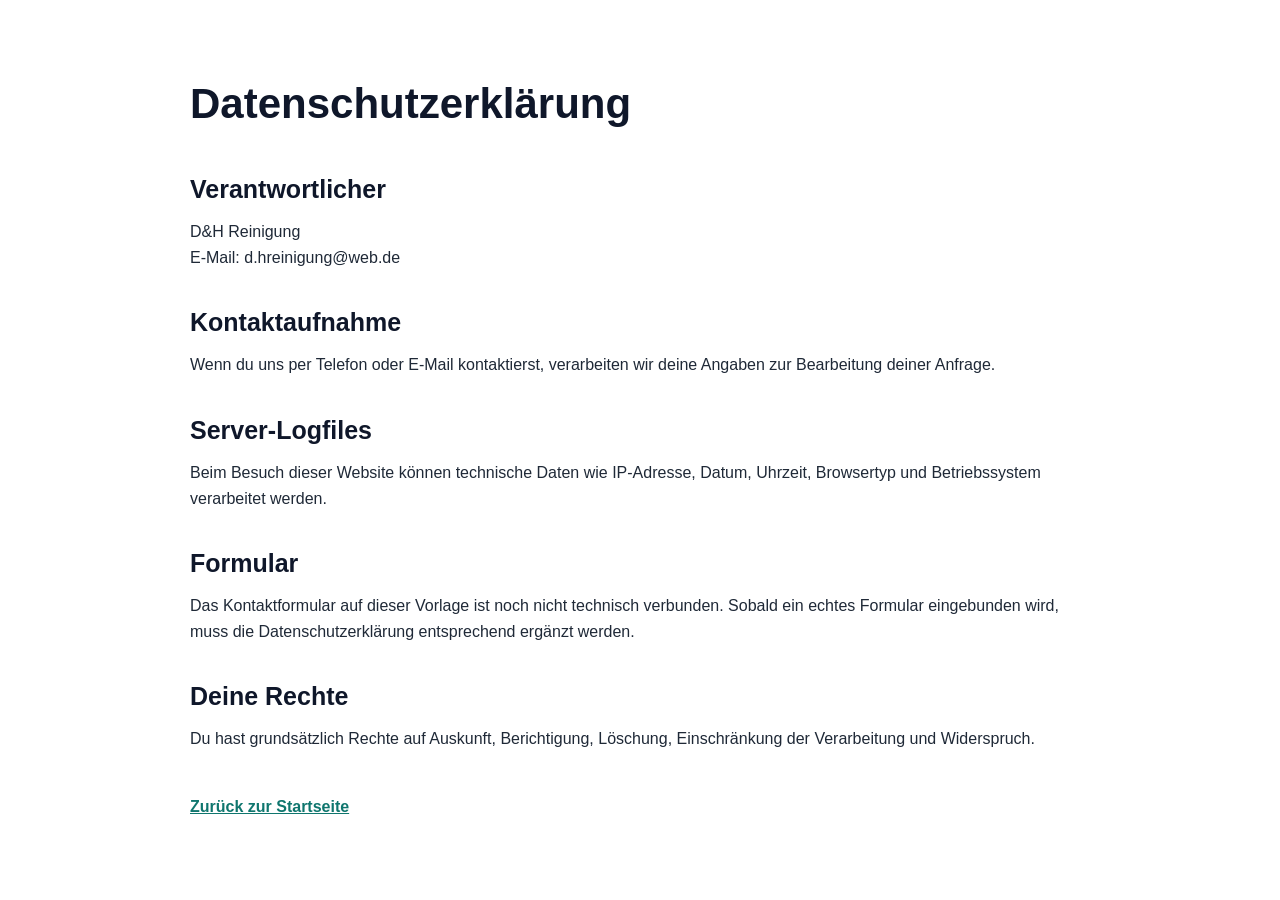
==== datenschutz.html @ b2cdd7eb "Add files via upload" ====
<!DOCTYPE html>
<html lang="de">
<head>
  <meta charset="UTF-8" />
  <meta name="viewport" content="width=device-width, initial-scale=1.0" />
  <title>Datenschutz | D&H Reinigung</title>
  <link rel="stylesheet" href="style.css" />
</head>
<body>
  <main class="container legal-page">
    <h1>Datenschutzerklärung</h1>

    

    <h2>Verantwortlicher</h2>
    <p>D&H Reinigung<br>E-Mail: d.hreinigung@web.de</p>

    <h2>Kontaktaufnahme</h2>
    <p>Wenn du uns per Telefon oder E-Mail kontaktierst, verarbeiten wir deine Angaben zur Bearbeitung deiner Anfrage.</p>

    <h2>Server-Logfiles</h2>
    <p>Beim Besuch dieser Website können technische Daten wie IP-Adresse, Datum, Uhrzeit, Browsertyp und Betriebssystem verarbeitet werden.</p>

    <h2>Formular</h2>
    <p>Das Kontaktformular auf dieser Vorlage ist noch nicht technisch verbunden. Sobald ein echtes Formular eingebunden wird, muss die Datenschutzerklärung entsprechend ergänzt werden.</p>

    <h2>Deine Rechte</h2>
    <p>Du hast grundsätzlich Rechte auf Auskunft, Berichtigung, Löschung, Einschränkung der Verarbeitung und Widerspruch.</p>

   

    <a class="back-link" href="index.html">Zurück zur Startseite</a>
  </main>
</body>
</html>
---- style.css ----
* {
  box-sizing: border-box;
  margin: 0;
  padding: 0;
}

:root {
  --primary: #0f766e;
  --primary-dark: #0b4f4a;
  --dark: #0f172a;
  --text: #1f2937;
  --muted: #6b7280;
  --light: #f8fafc;
  --white: #ffffff;
  --border: #e5e7eb;
  --shadow: 0 18px 45px rgba(15, 23, 42, 0.12);
}

html {
  scroll-behavior: smooth;
}

body {
  font-family: Arial, Helvetica, sans-serif;
  color: var(--text);
  background: var(--white);
  line-height: 1.6;
}

a {
  color: inherit;
}

.container {
  width: min(1160px, 92%);
  margin: 0 auto;
}

.topbar {
  background: var(--dark);
  color: var(--white);
  font-size: 14px;
}

.topbar-inner {
  display: flex;
  justify-content: flex-end;
  gap: 22px;
  padding: 9px 0;
}

.topbar a {
  color: var(--white);
  text-decoration: none;
}

.header {
  position: sticky;
  top: 0;
  z-index: 99;
  background: rgba(255,255,255,0.96);
  border-bottom: 1px solid var(--border);
  backdrop-filter: blur(12px);
}

.nav {
  display: flex;
  align-items: center;
  justify-content: space-between;
  min-height: 78px;
  gap: 20px;
}

.brand {
  display: flex;
  align-items: center;
  gap: 12px;
  text-decoration: none;
}

.brand-icon {
  display: grid;
  place-items: center;
  width: 46px;
  height: 46px;
  border-radius: 14px;
  background: var(--primary);
  color: white;
  font-weight: 800;
}

.brand strong {
  display: block;
  font-size: 18px;
  color: var(--dark);
}

.brand small {
  color: var(--muted);
}

nav {
  display: flex;
  gap: 22px;
}

nav a {
  text-decoration: none;
  font-weight: 700;
  color: #334155;
}

.nav-cta {
  text-decoration: none;
  background: var(--primary);
  color: white;
  padding: 12px 18px;
  border-radius: 999px;
  font-weight: 800;
}

.hero {
  padding: 90px 0;
  background:
    linear-gradient(120deg, rgba(15, 118, 110, .94), rgba(15, 23, 42, .86)),
    url("https://images.unsplash.com/photo-1581578731548-c64695cc6952?auto=format&fit=crop&w=1800&q=80");
  background-size: cover;
  background-position: center;
  color: white;
}

.hero-grid {
  display: grid;
  grid-template-columns: 1.1fr .9fr;
  gap: 42px;
  align-items: center;
}

.badge,
.eyebrow {
  display: inline-block;
  color: var(--primary);
  background: rgba(15, 118, 110, .1);
  padding: 8px 12px;
  border-radius: 999px;
  font-weight: 800;
  margin-bottom: 16px;
}

.hero .badge {
  background: rgba(255,255,255,.16);
  color: white;
}

.hero h1 {
  font-size: clamp(42px, 7vw, 72px);
  line-height: 1.05;
  max-width: 780px;
  margin-bottom: 24px;
}

.lead {
  font-size: 21px;
  color: rgba(255,255,255,.88);
  max-width: 700px;
  margin-bottom: 30px;
}

.hero-actions {
  display: flex;
  flex-wrap: wrap;
  gap: 14px;
  margin-bottom: 24px;
}

.btn {
  display: inline-block;
  text-decoration: none;
  padding: 15px 22px;
  border-radius: 999px;
  font-weight: 800;
  border: 2px solid transparent;
}

.btn-primary {
  background: white;
  color: var(--primary-dark);
}

.btn-outline {
  border-color: white;
  color: white;
}

.btn-light {
  background: white;
  color: var(--primary-dark);
  margin-top: 20px;
}

.hero-points {
  display: flex;
  gap: 18px;
  flex-wrap: wrap;
  color: rgba(255,255,255,.9);
  font-weight: 700;
}

.quote-card {
  background: white;
  color: var(--text);
  padding: 32px;
  border-radius: 26px;
  box-shadow: var(--shadow);
}

.quote-card h2 {
  color: var(--dark);
  margin-bottom: 8px;
}

.quote-card p {
  color: var(--muted);
  margin-bottom: 18px;
}

.quote-card form,
.contact-form {
  display: grid;
  gap: 12px;
}

input,
textarea,
select {
  width: 100%;
  border: 1px solid #d1d5db;
  border-radius: 14px;
  padding: 14px 15px;
  font-size: 16px;
  font-family: inherit;
  background: white;
}

textarea {
  min-height: 120px;
  resize: vertical;
}

button {
  border: none;
  border-radius: 14px;
  padding: 15px;
  font-size: 17px;
  font-weight: 800;
  cursor: pointer;
  background: var(--primary);
  color: white;
}

small {
  color: var(--muted);
}

.stats {
  background: var(--light);
  padding: 30px 0;
}

.stats-grid {
  display: grid;
  grid-template-columns: repeat(4, 1fr);
  gap: 18px;
}

.stats-grid div {
  background: white;
  border: 1px solid var(--border);
  border-radius: 20px;
  padding: 22px;
  text-align: center;
}

.stats-grid strong {
  display: block;
  font-size: 28px;
  color: var(--primary);
}

.stats-grid span {
  color: var(--muted);
}

.section {
  padding: 90px 0;
}

.section-head {
  max-width: 760px;
  margin-bottom: 38px;
}

.section-head h2,
.contact-grid h2,
.why-grid h2 {
  font-size: clamp(32px, 5vw, 48px);
  line-height: 1.15;
  color: var(--dark);
  margin-bottom: 16px;
}

.section-head p,
.contact-grid p,
.why-grid p {
  color: var(--muted);
  font-size: 18px;
}

.service-grid {
  display: grid;
  grid-template-columns: repeat(3, 1fr);
  gap: 22px;
}

.service-card {
  border: 1px solid var(--border);
  border-radius: 24px;
  padding: 28px;
  background: white;
  box-shadow: 0 12px 28px rgba(15, 23, 42, 0.06);
}

.service-icon {
  display: inline-grid;
  place-items: center;
  width: 52px;
  height: 52px;
  background: #ecfdf5;
  border-radius: 16px;
  font-size: 26px;
  margin-bottom: 18px;
}

.service-card h3 {
  font-size: 22px;
  color: var(--dark);
  margin-bottom: 10px;
}

.service-card p {
  color: var(--muted);
}

.dark {
  background: var(--dark);
  color: white;
}

.dark .eyebrow {
  color: white;
  background: rgba(255,255,255,.12);
}

.dark h2,
.dark p {
  color: white;
}

.why-grid {
  display: grid;
  grid-template-columns: .9fr 1.1fr;
  gap: 40px;
  align-items: start;
}

.why-list {
  display: grid;
  grid-template-columns: 1fr 1fr;
  gap: 18px;
}

.why-list div {
  background: rgba(255,255,255,.08);
  border: 1px solid rgba(255,255,255,.12);
  border-radius: 22px;
  padding: 24px;
}

.why-list h3 {
  margin-bottom: 8px;
}

.steps,
.testimonial-grid {
  display: grid;
  grid-template-columns: repeat(3, 1fr);
  gap: 22px;
}

.step {
  background: var(--light);
  border: 1px solid var(--border);
  border-radius: 24px;
  padding: 28px;
}

.step span {
  display: grid;
  place-items: center;
  width: 46px;
  height: 46px;
  border-radius: 14px;
  background: var(--primary);
  color: white;
  font-size: 22px;
  font-weight: 900;
  margin-bottom: 18px;
}

.step h3 {
  margin-bottom: 8px;
}

.testimonials {
  background: var(--light);
}

.testimonial {
  background: white;
  border: 1px solid var(--border);
  border-radius: 24px;
  padding: 28px;
  box-shadow: 0 12px 28px rgba(15, 23, 42, 0.05);
}

.testimonial p {
  font-size: 18px;
  margin-bottom: 16px;
  color: #334155;
}

.contact-section {
  background: linear-gradient(180deg, white, var(--light));
}

.contact-grid {
  display: grid;
  grid-template-columns: .9fr 1.1fr;
  gap: 38px;
  align-items: start;
}

.contact-box {
  margin-top: 24px;
  background: white;
  border: 1px solid var(--border);
  border-radius: 24px;
  padding: 24px;
  box-shadow: 0 12px 28px rgba(15, 23, 42, 0.05);
}

.contact-box p {
  margin-bottom: 10px;
}

.contact-box a {
  color: var(--primary);
  font-weight: 800;
}

.contact-form {
  background: white;
  border: 1px solid var(--border);
  border-radius: 26px;
  padding: 30px;
  box-shadow: var(--shadow);
}

.footer {
  background: #020617;
  color: white;
  padding: 35px 0;
}

.footer-grid {
  display: flex;
  justify-content: space-between;
  gap: 30px;
}

.footer p {
  color: #cbd5e1;
  margin-top: 8px;
}

.footer a {
  color: white;
  margin-left: 18px;
  text-decoration: none;
}

.legal-page {
  padding: 70px 0;
  max-width: 900px;
}

.legal-page h1 {
  font-size: 42px;
  margin-bottom: 22px;
  color: var(--dark);
}

.legal-page h2 {
  font-size: 25px;
  margin-top: 32px;
  margin-bottom: 10px;
  color: var(--dark);
}

.legal-page p {
  margin-bottom: 12px;
}

.back-link {
  display: inline-block;
  margin-top: 30px;
  color: var(--primary);
  font-weight: 800;
}

@media (max-width: 900px) {
  .topbar-inner {
    justify-content: center;
    flex-wrap: wrap;
  }

  .nav {
    align-items: flex-start;
    flex-direction: column;
    padding: 16px 0;
  }

  nav {
    flex-wrap: wrap;
    gap: 14px;
  }

  .nav-cta {
    display: none;
  }

  .hero {
    padding: 62px 0;
  }

  .hero-grid,
  .why-grid,
  .contact-grid {
    grid-template-columns: 1fr;
  }

  .stats-grid,
  .service-grid,
  .steps,
  .testimonial-grid,
  .why-list {
    grid-template-columns: 1fr;
  }

  .section {
    padding: 62px 0;
  }

  .footer-grid {
    flex-direction: column;
  }

  .footer a {
    margin-left: 0;
    margin-right: 18px;
  }
}
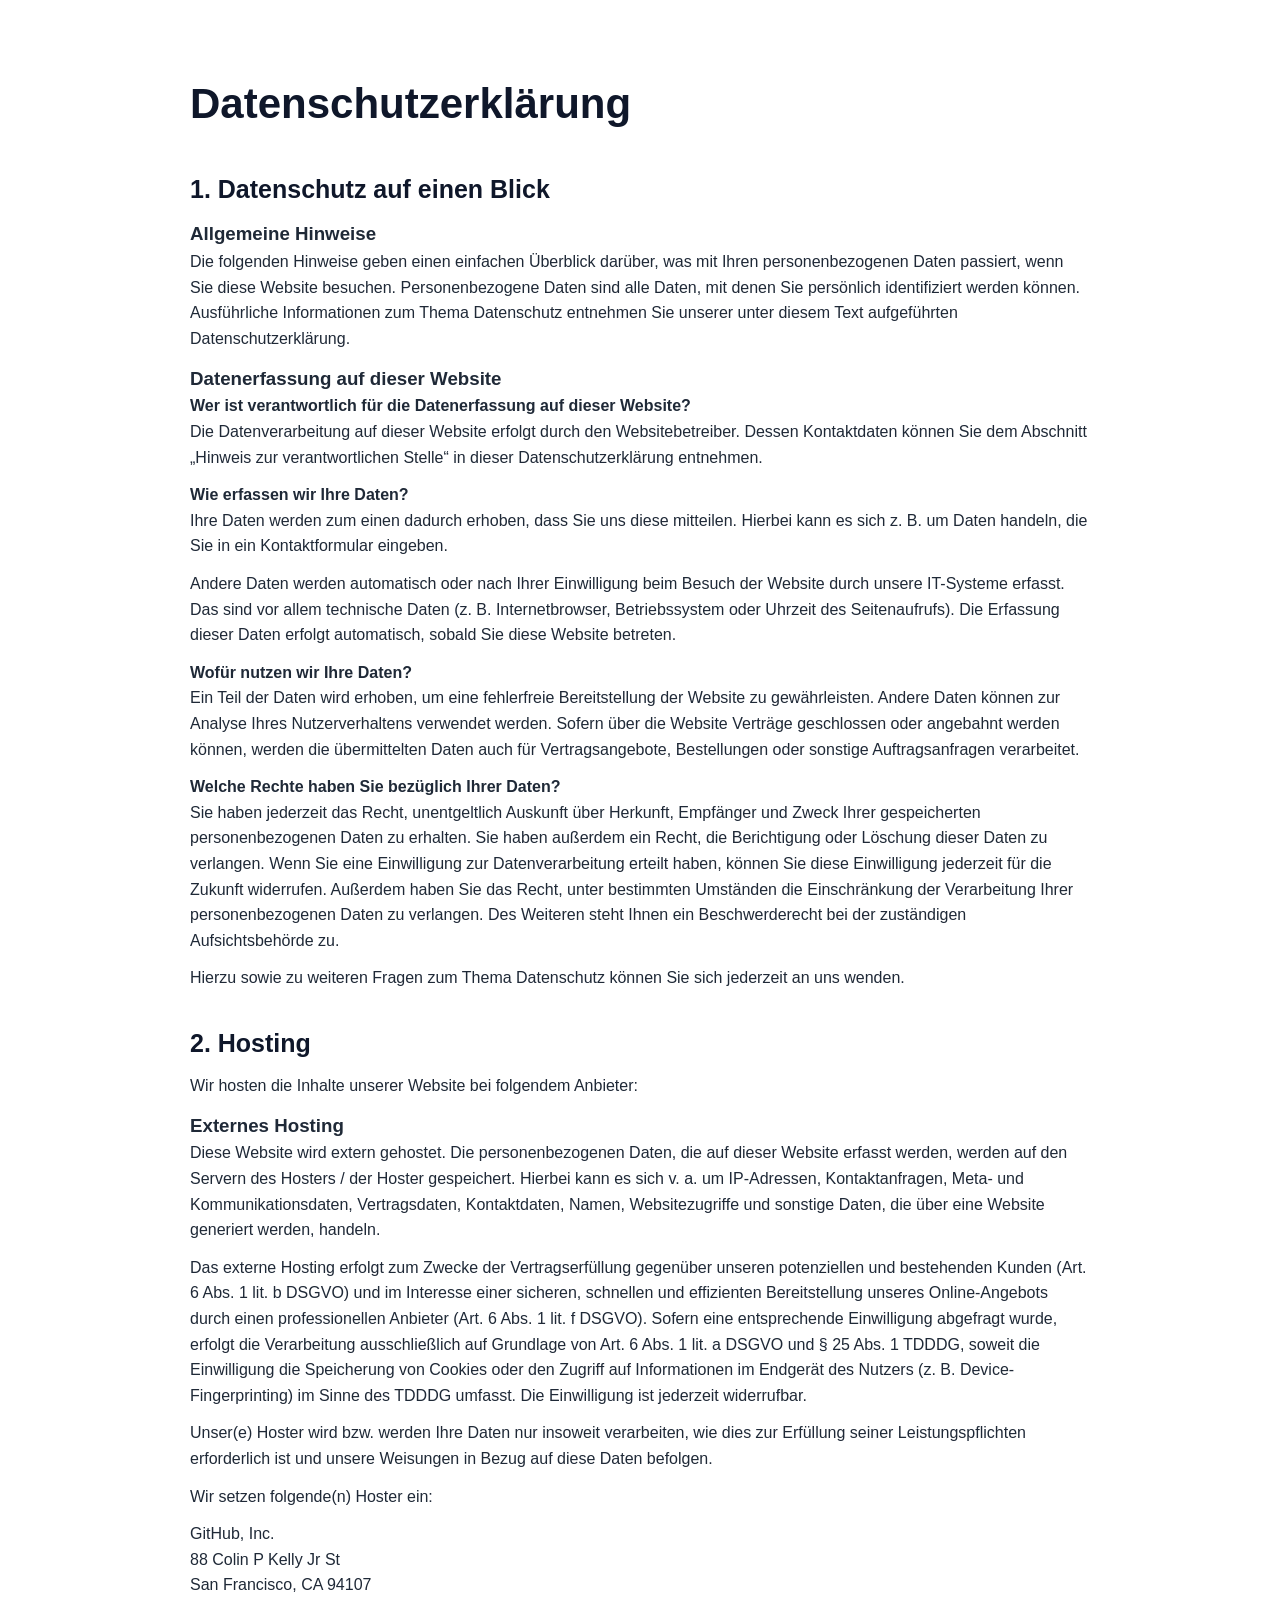
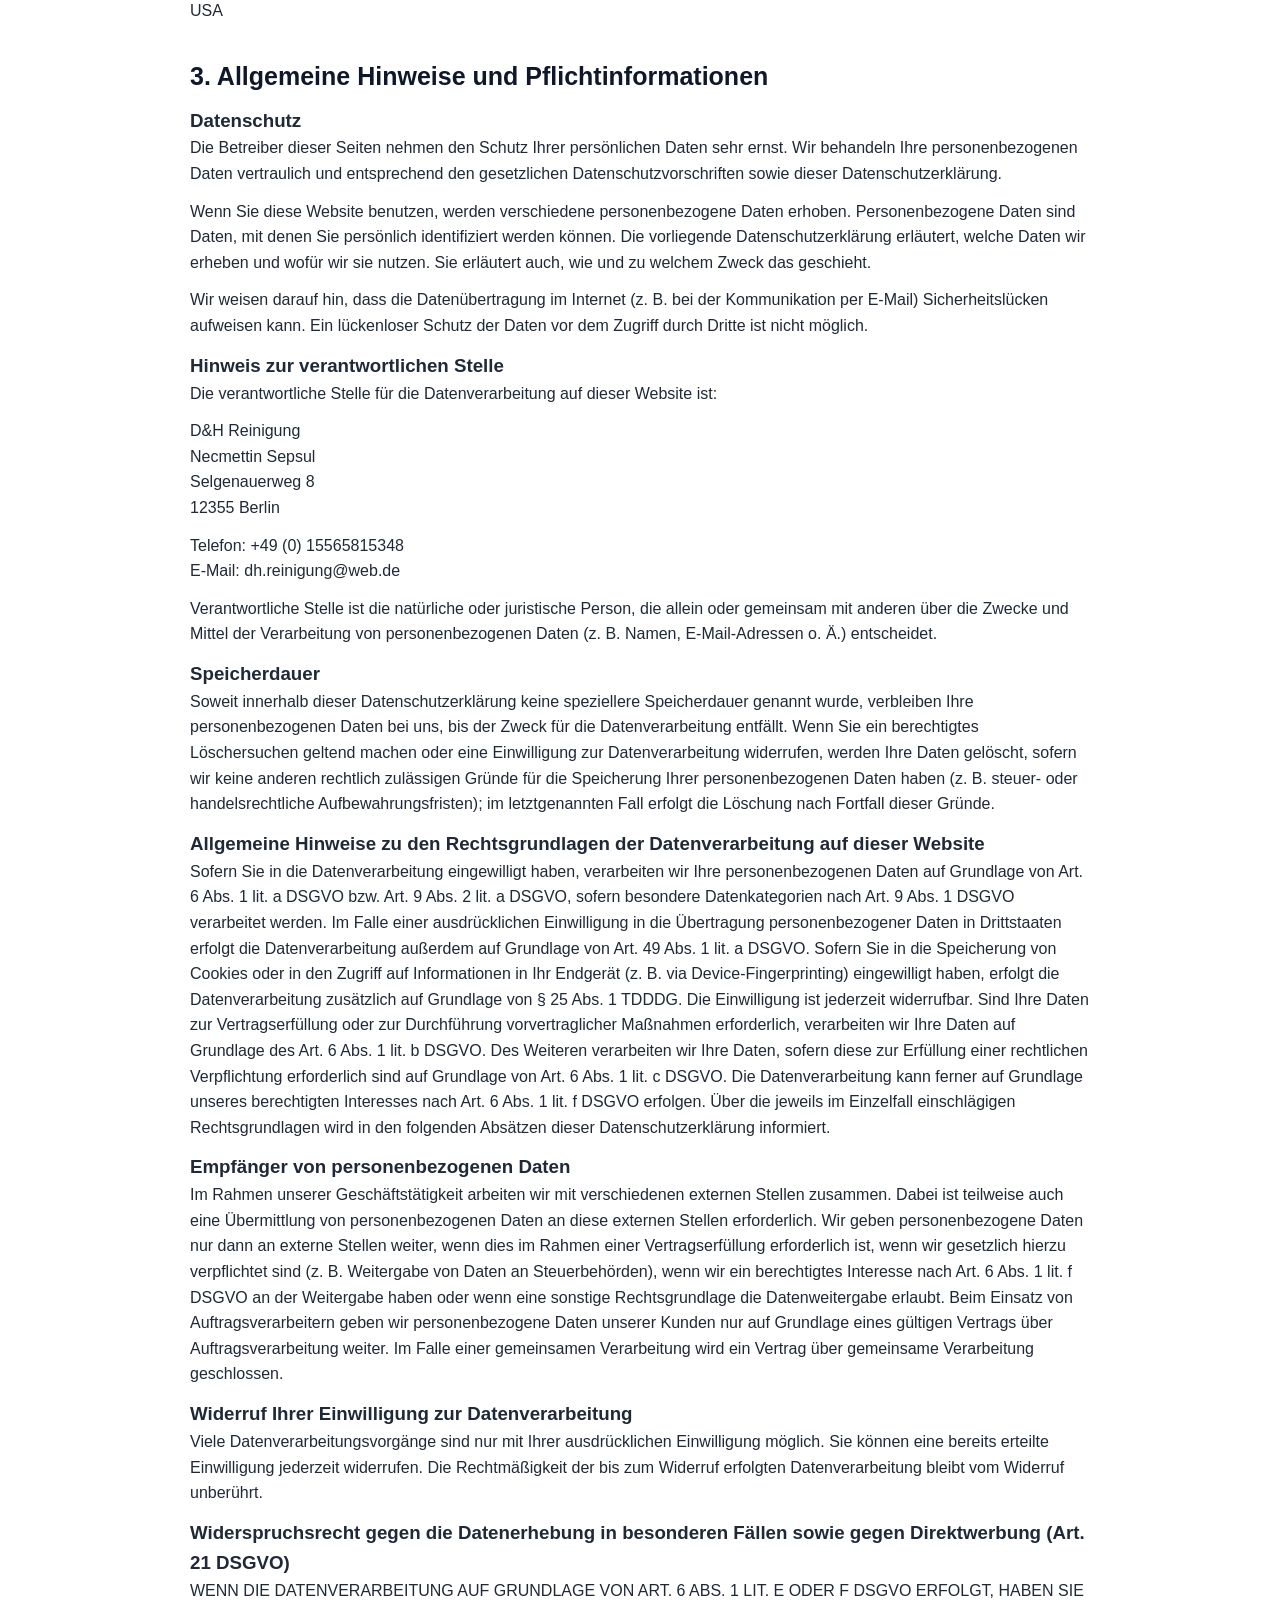
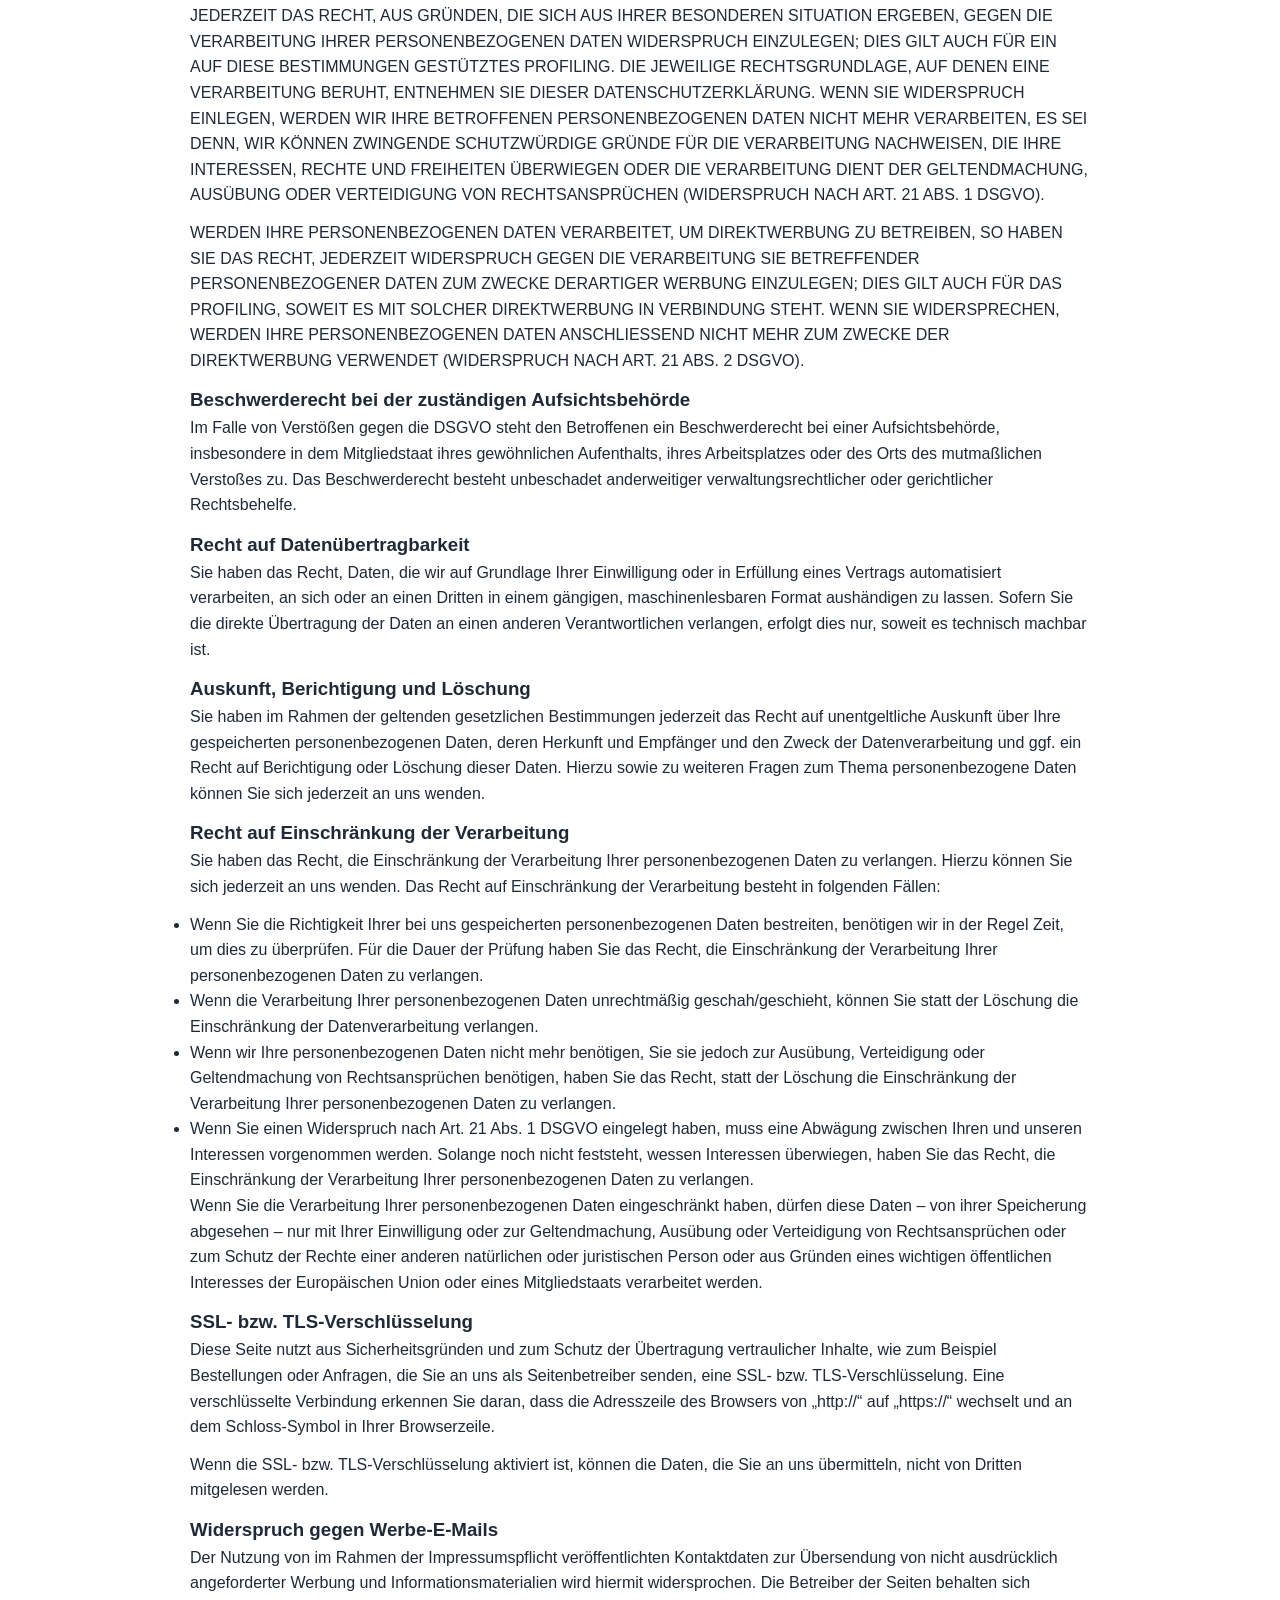
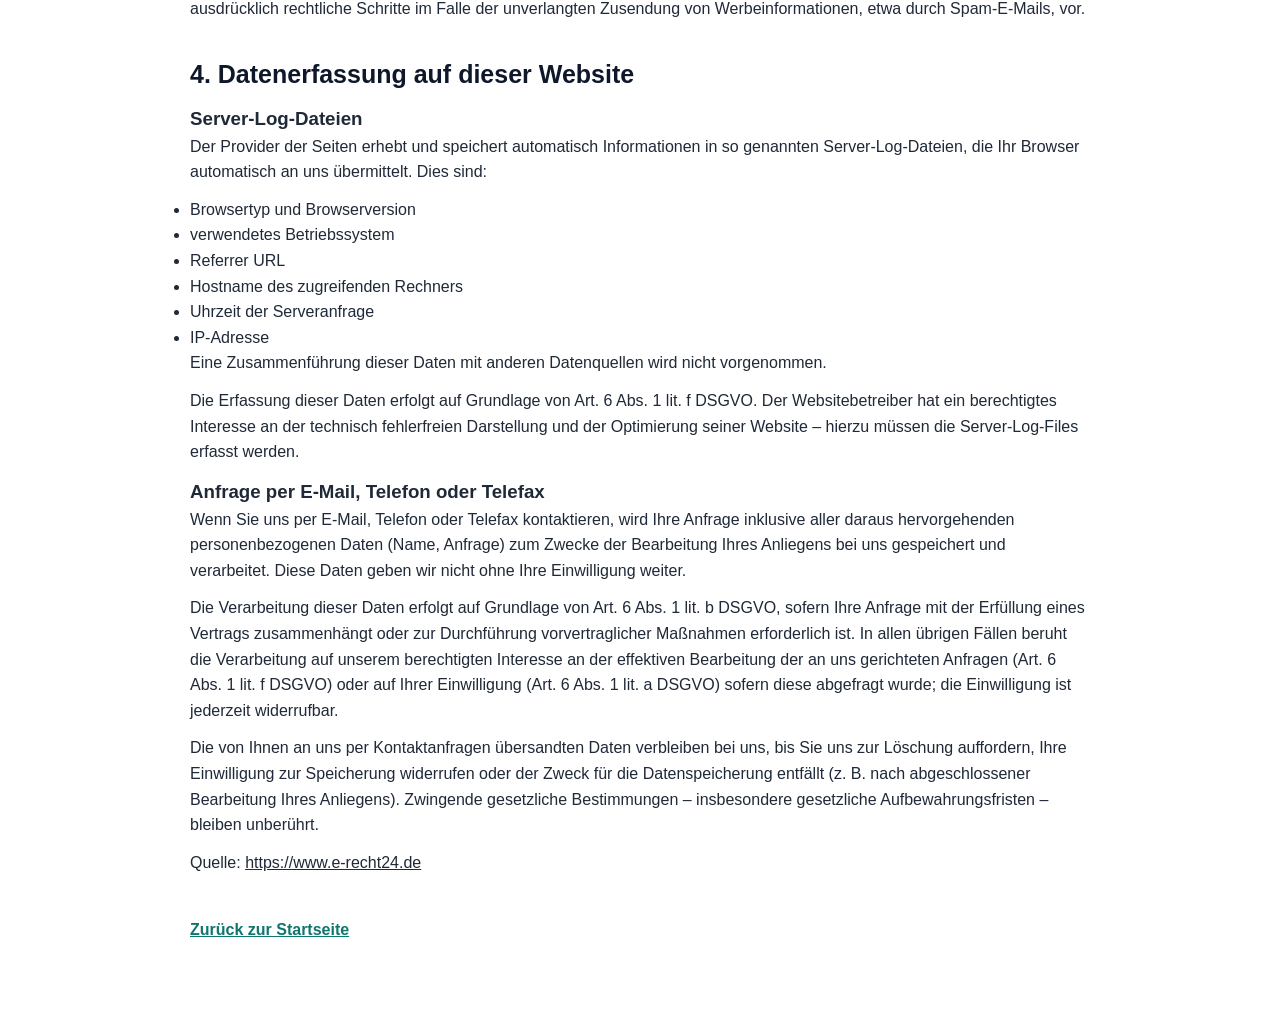
==== commit aaeb3463: "Update datenschutz.html" ====
--- a/datenschutz.html
+++ b/datenschutz.html
@@ -8,25 +8,43 @@
 </head>
 <body>
   <main class="container legal-page">
-    <h1>Datenschutzerklärung</h1>
+    <h1>Datenschutz&shy;erkl&auml;rung</h1>
+<h2>1. Datenschutz auf einen Blick</h2>
+<h3>Allgemeine Hinweise</h3> <p>Die folgenden Hinweise geben einen einfachen &Uuml;berblick dar&uuml;ber, was mit Ihren personenbezogenen Daten passiert, wenn Sie diese Website besuchen. Personenbezogene Daten sind alle Daten, mit denen Sie pers&ouml;nlich identifiziert werden k&ouml;nnen. Ausf&uuml;hrliche Informationen zum Thema Datenschutz entnehmen Sie unserer unter diesem Text aufgef&uuml;hrten Datenschutzerkl&auml;rung.</p>
+<h3>Datenerfassung auf dieser Website</h3> <h4>Wer ist verantwortlich f&uuml;r die Datenerfassung auf dieser Website?</h4> <p>Die Datenverarbeitung auf dieser Website erfolgt durch den Websitebetreiber. Dessen Kontaktdaten k&ouml;nnen Sie dem Abschnitt &bdquo;Hinweis zur verantwortlichen Stelle&ldquo; in dieser Datenschutzerkl&auml;rung entnehmen.</p> <h4>Wie erfassen wir Ihre Daten?</h4> <p>Ihre Daten werden zum einen dadurch erhoben, dass Sie uns diese mitteilen. Hierbei kann es sich z.&nbsp;B. um Daten handeln, die Sie in ein Kontaktformular eingeben.</p> <p>Andere Daten werden automatisch oder nach Ihrer Einwilligung beim Besuch der Website durch unsere IT-Systeme erfasst. Das sind vor allem technische Daten (z.&nbsp;B. Internetbrowser, Betriebssystem oder Uhrzeit des Seitenaufrufs). Die Erfassung dieser Daten erfolgt automatisch, sobald Sie diese Website betreten.</p> <h4>Wof&uuml;r nutzen wir Ihre Daten?</h4> <p>Ein Teil der Daten wird erhoben, um eine fehlerfreie Bereitstellung der Website zu gew&auml;hrleisten. Andere Daten k&ouml;nnen zur Analyse Ihres Nutzerverhaltens verwendet werden. Sofern &uuml;ber die Website Vertr&auml;ge geschlossen oder angebahnt werden k&ouml;nnen, werden die &uuml;bermittelten Daten auch f&uuml;r Vertragsangebote, Bestellungen oder sonstige Auftragsanfragen verarbeitet.</p> <h4>Welche Rechte haben Sie bez&uuml;glich Ihrer Daten?</h4> <p>Sie haben jederzeit das Recht, unentgeltlich Auskunft &uuml;ber Herkunft, Empf&auml;nger und Zweck Ihrer gespeicherten personenbezogenen Daten zu erhalten. Sie haben au&szlig;erdem ein Recht, die Berichtigung oder L&ouml;schung dieser Daten zu verlangen. Wenn Sie eine Einwilligung zur Datenverarbeitung erteilt haben, k&ouml;nnen Sie diese Einwilligung jederzeit f&uuml;r die Zukunft widerrufen. Au&szlig;erdem haben Sie das Recht, unter bestimmten Umst&auml;nden die Einschr&auml;nkung der Verarbeitung Ihrer personenbezogenen Daten zu verlangen. Des Weiteren steht Ihnen ein Beschwerderecht bei der zust&auml;ndigen Aufsichtsbeh&ouml;rde zu.</p> <p>Hierzu sowie zu weiteren Fragen zum Thema Datenschutz k&ouml;nnen Sie sich jederzeit an uns wenden.</p>
+<h2>2. Hosting</h2>
+<p>Wir hosten die Inhalte unserer Website bei folgendem Anbieter:</p>
+<h3>Externes Hosting</h3> <p>Diese Website wird extern gehostet. Die personenbezogenen Daten, die auf dieser Website erfasst werden, werden auf den Servern des Hosters / der Hoster gespeichert. Hierbei kann es sich v.&nbsp;a. um IP-Adressen, Kontaktanfragen, Meta- und Kommunikationsdaten, Vertragsdaten, Kontaktdaten, Namen, Websitezugriffe und sonstige Daten, die &uuml;ber eine Website generiert werden, handeln.</p> <p>Das externe Hosting erfolgt zum Zwecke der Vertragserf&uuml;llung gegen&uuml;ber unseren potenziellen und bestehenden Kunden (Art. 6 Abs. 1 lit. b DSGVO) und im Interesse einer sicheren, schnellen und effizienten Bereitstellung unseres Online-Angebots durch einen professionellen Anbieter (Art. 6 Abs. 1 lit. f DSGVO). Sofern eine entsprechende Einwilligung abgefragt wurde, erfolgt die Verarbeitung ausschlie&szlig;lich auf Grundlage von Art. 6 Abs. 1 lit. a DSGVO und &sect; 25 Abs. 1 TDDDG, soweit die Einwilligung die Speicherung von Cookies oder den Zugriff auf Informationen im Endger&auml;t des Nutzers (z.&nbsp;B. Device-Fingerprinting) im Sinne des TDDDG umfasst. Die Einwilligung ist jederzeit widerrufbar.</p> <p>Unser(e) Hoster wird bzw. werden Ihre Daten nur insoweit verarbeiten, wie dies zur Erf&uuml;llung seiner Leistungspflichten erforderlich ist und unsere Weisungen in Bezug auf diese Daten befolgen.</p> <p>Wir setzen folgende(n) Hoster ein:</p>
+<p>GitHub, Inc.<br />
+88 Colin P Kelly Jr St<br />
+San Francisco, CA 94107<br />
+USA</p>
+<h2>3. Allgemeine Hinweise und Pflicht&shy;informationen</h2>
+<h3>Datenschutz</h3> <p>Die Betreiber dieser Seiten nehmen den Schutz Ihrer pers&ouml;nlichen Daten sehr ernst. Wir behandeln Ihre personenbezogenen Daten vertraulich und entsprechend den gesetzlichen Datenschutzvorschriften sowie dieser Datenschutzerkl&auml;rung.</p> <p>Wenn Sie diese Website benutzen, werden verschiedene personenbezogene Daten erhoben. Personenbezogene Daten sind Daten, mit denen Sie pers&ouml;nlich identifiziert werden k&ouml;nnen. Die vorliegende Datenschutzerkl&auml;rung erl&auml;utert, welche Daten wir erheben und wof&uuml;r wir sie nutzen. Sie erl&auml;utert auch, wie und zu welchem Zweck das geschieht.</p> <p>Wir weisen darauf hin, dass die Daten&uuml;bertragung im Internet (z.&nbsp;B. bei der Kommunikation per E-Mail) Sicherheitsl&uuml;cken aufweisen kann. Ein l&uuml;ckenloser Schutz der Daten vor dem Zugriff durch Dritte ist nicht m&ouml;glich.</p>
+<h3>Hinweis zur verantwortlichen Stelle</h3> <p>Die verantwortliche Stelle f&uuml;r die Datenverarbeitung auf dieser Website ist:</p> <p>D&amp;H Reinigung<br />
+Necmettin Sepsul<br />
+Selgenauerweg 8<br />
+12355 Berlin</p>
 
-    
+<p>Telefon: +49 (0) 15565815348<br />
+E-Mail: dh.reinigung@web.de</p>
+ <p>Verantwortliche Stelle ist die nat&uuml;rliche oder juristische Person, die allein oder gemeinsam mit anderen &uuml;ber die Zwecke und Mittel der Verarbeitung von personenbezogenen Daten (z.&nbsp;B. Namen, E-Mail-Adressen o. &Auml;.) entscheidet.</p>
 
-    <h2>Verantwortlicher</h2>
-    <p>D&H Reinigung<br>E-Mail: d.hreinigung@web.de</p>
-
-    <h2>Kontaktaufnahme</h2>
-    <p>Wenn du uns per Telefon oder E-Mail kontaktierst, verarbeiten wir deine Angaben zur Bearbeitung deiner Anfrage.</p>
-
-    <h2>Server-Logfiles</h2>
-    <p>Beim Besuch dieser Website können technische Daten wie IP-Adresse, Datum, Uhrzeit, Browsertyp und Betriebssystem verarbeitet werden.</p>
-
-    <h2>Formular</h2>
-    <p>Das Kontaktformular auf dieser Vorlage ist noch nicht technisch verbunden. Sobald ein echtes Formular eingebunden wird, muss die Datenschutzerklärung entsprechend ergänzt werden.</p>
-
-    <h2>Deine Rechte</h2>
-    <p>Du hast grundsätzlich Rechte auf Auskunft, Berichtigung, Löschung, Einschränkung der Verarbeitung und Widerspruch.</p>
-
+<h3>Speicherdauer</h3> <p>Soweit innerhalb dieser Datenschutzerkl&auml;rung keine speziellere Speicherdauer genannt wurde, verbleiben Ihre personenbezogenen Daten bei uns, bis der Zweck f&uuml;r die Datenverarbeitung entf&auml;llt. Wenn Sie ein berechtigtes L&ouml;schersuchen geltend machen oder eine Einwilligung zur Datenverarbeitung widerrufen, werden Ihre Daten gel&ouml;scht, sofern wir keine anderen rechtlich zul&auml;ssigen Gr&uuml;nde f&uuml;r die Speicherung Ihrer personenbezogenen Daten haben (z.&nbsp;B. steuer- oder handelsrechtliche Aufbewahrungsfristen); im letztgenannten Fall erfolgt die L&ouml;schung nach Fortfall dieser Gr&uuml;nde.</p>
+<h3>Allgemeine Hinweise zu den Rechtsgrundlagen der Datenverarbeitung auf dieser Website</h3> <p>Sofern Sie in die Datenverarbeitung eingewilligt haben, verarbeiten wir Ihre personenbezogenen Daten auf Grundlage von Art. 6 Abs. 1 lit. a DSGVO bzw. Art. 9 Abs. 2 lit. a DSGVO, sofern besondere Datenkategorien nach Art. 9 Abs. 1 DSGVO verarbeitet werden. Im Falle einer ausdr&uuml;cklichen Einwilligung in die &Uuml;bertragung personenbezogener Daten in Drittstaaten erfolgt die Datenverarbeitung au&szlig;erdem auf Grundlage von Art. 49 Abs. 1 lit. a DSGVO. Sofern Sie in die Speicherung von Cookies oder in den Zugriff auf Informationen in Ihr Endger&auml;t (z.&nbsp;B. via Device-Fingerprinting) eingewilligt haben, erfolgt die Datenverarbeitung zus&auml;tzlich auf Grundlage von &sect; 25 Abs. 1 TDDDG. Die Einwilligung ist jederzeit widerrufbar. Sind Ihre Daten zur Vertragserf&uuml;llung oder zur Durchf&uuml;hrung vorvertraglicher Ma&szlig;nahmen erforderlich, verarbeiten wir Ihre Daten auf Grundlage des Art. 6 Abs. 1 lit. b DSGVO. Des Weiteren verarbeiten wir Ihre Daten, sofern diese zur Erf&uuml;llung einer rechtlichen Verpflichtung erforderlich sind auf Grundlage von Art. 6 Abs. 1 lit. c DSGVO. Die Datenverarbeitung kann ferner auf Grundlage unseres berechtigten Interesses nach Art. 6 Abs. 1 lit. f DSGVO erfolgen. &Uuml;ber die jeweils im Einzelfall einschl&auml;gigen Rechtsgrundlagen wird in den folgenden Abs&auml;tzen dieser Datenschutzerkl&auml;rung informiert.</p>
+<h3>Empf&auml;nger von personenbezogenen Daten</h3> <p>Im Rahmen unserer Gesch&auml;ftst&auml;tigkeit arbeiten wir mit verschiedenen externen Stellen zusammen. Dabei ist teilweise auch eine &Uuml;bermittlung von personenbezogenen Daten an diese externen Stellen erforderlich. Wir geben personenbezogene Daten nur dann an externe Stellen weiter, wenn dies im Rahmen einer Vertragserf&uuml;llung erforderlich ist, wenn wir gesetzlich hierzu verpflichtet sind (z.&nbsp;B. Weitergabe von Daten an Steuerbeh&ouml;rden), wenn wir ein berechtigtes Interesse nach Art. 6 Abs. 1 lit. f DSGVO an der Weitergabe haben oder wenn eine sonstige Rechtsgrundlage die Datenweitergabe erlaubt. Beim Einsatz von Auftragsverarbeitern geben wir personenbezogene Daten unserer Kunden nur auf Grundlage eines g&uuml;ltigen Vertrags &uuml;ber Auftragsverarbeitung weiter. Im Falle einer gemeinsamen Verarbeitung wird ein Vertrag &uuml;ber gemeinsame Verarbeitung geschlossen.</p>
+<h3>Widerruf Ihrer Einwilligung zur Datenverarbeitung</h3> <p>Viele Datenverarbeitungsvorg&auml;nge sind nur mit Ihrer ausdr&uuml;cklichen Einwilligung m&ouml;glich. Sie k&ouml;nnen eine bereits erteilte Einwilligung jederzeit widerrufen. Die Rechtm&auml;&szlig;igkeit der bis zum Widerruf erfolgten Datenverarbeitung bleibt vom Widerruf unber&uuml;hrt.</p>
+<h3>Widerspruchsrecht gegen die Datenerhebung in besonderen F&auml;llen sowie gegen Direktwerbung (Art. 21 DSGVO)</h3> <p>WENN DIE DATENVERARBEITUNG AUF GRUNDLAGE VON ART. 6 ABS. 1 LIT. E ODER F DSGVO ERFOLGT, HABEN SIE JEDERZEIT DAS RECHT, AUS GR&Uuml;NDEN, DIE SICH AUS IHRER BESONDEREN SITUATION ERGEBEN, GEGEN DIE VERARBEITUNG IHRER PERSONENBEZOGENEN DATEN WIDERSPRUCH EINZULEGEN; DIES GILT AUCH F&Uuml;R EIN AUF DIESE BESTIMMUNGEN GEST&Uuml;TZTES PROFILING. DIE JEWEILIGE RECHTSGRUNDLAGE, AUF DENEN EINE VERARBEITUNG BERUHT, ENTNEHMEN SIE DIESER DATENSCHUTZERKL&Auml;RUNG. WENN SIE WIDERSPRUCH EINLEGEN, WERDEN WIR IHRE BETROFFENEN PERSONENBEZOGENEN DATEN NICHT MEHR VERARBEITEN, ES SEI DENN, WIR K&Ouml;NNEN ZWINGENDE SCHUTZW&Uuml;RDIGE GR&Uuml;NDE F&Uuml;R DIE VERARBEITUNG NACHWEISEN, DIE IHRE INTERESSEN, RECHTE UND FREIHEITEN &Uuml;BERWIEGEN ODER DIE VERARBEITUNG DIENT DER GELTENDMACHUNG, AUS&Uuml;BUNG ODER VERTEIDIGUNG VON RECHTSANSPR&Uuml;CHEN (WIDERSPRUCH NACH ART. 21 ABS. 1 DSGVO).</p> <p>WERDEN IHRE PERSONENBEZOGENEN DATEN VERARBEITET, UM DIREKTWERBUNG ZU BETREIBEN, SO HABEN SIE DAS RECHT, JEDERZEIT WIDERSPRUCH GEGEN DIE VERARBEITUNG SIE BETREFFENDER PERSONENBEZOGENER DATEN ZUM ZWECKE DERARTIGER WERBUNG EINZULEGEN; DIES GILT AUCH F&Uuml;R DAS PROFILING, SOWEIT ES MIT SOLCHER DIREKTWERBUNG IN VERBINDUNG STEHT. WENN SIE WIDERSPRECHEN, WERDEN IHRE PERSONENBEZOGENEN DATEN ANSCHLIESSEND NICHT MEHR ZUM ZWECKE DER DIREKTWERBUNG VERWENDET (WIDERSPRUCH NACH ART. 21 ABS. 2 DSGVO).</p>
+<h3>Beschwerde&shy;recht bei der zust&auml;ndigen Aufsichts&shy;beh&ouml;rde</h3> <p>Im Falle von Verst&ouml;&szlig;en gegen die DSGVO steht den Betroffenen ein Beschwerderecht bei einer Aufsichtsbeh&ouml;rde, insbesondere in dem Mitgliedstaat ihres gew&ouml;hnlichen Aufenthalts, ihres Arbeitsplatzes oder des Orts des mutma&szlig;lichen Versto&szlig;es zu. Das Beschwerderecht besteht unbeschadet anderweitiger verwaltungsrechtlicher oder gerichtlicher Rechtsbehelfe.</p>
+<h3>Recht auf Daten&shy;&uuml;bertrag&shy;barkeit</h3> <p>Sie haben das Recht, Daten, die wir auf Grundlage Ihrer Einwilligung oder in Erf&uuml;llung eines Vertrags automatisiert verarbeiten, an sich oder an einen Dritten in einem g&auml;ngigen, maschinenlesbaren Format aush&auml;ndigen zu lassen. Sofern Sie die direkte &Uuml;bertragung der Daten an einen anderen Verantwortlichen verlangen, erfolgt dies nur, soweit es technisch machbar ist.</p>
+<h3>Auskunft, Berichtigung und L&ouml;schung</h3> <p>Sie haben im Rahmen der geltenden gesetzlichen Bestimmungen jederzeit das Recht auf unentgeltliche Auskunft &uuml;ber Ihre gespeicherten personenbezogenen Daten, deren Herkunft und Empf&auml;nger und den Zweck der Datenverarbeitung und ggf. ein Recht auf Berichtigung oder L&ouml;schung dieser Daten. Hierzu sowie zu weiteren Fragen zum Thema personenbezogene Daten k&ouml;nnen Sie sich jederzeit an uns wenden.</p>
+<h3>Recht auf Einschr&auml;nkung der Verarbeitung</h3> <p>Sie haben das Recht, die Einschr&auml;nkung der Verarbeitung Ihrer personenbezogenen Daten zu verlangen. Hierzu k&ouml;nnen Sie sich jederzeit an uns wenden. Das Recht auf Einschr&auml;nkung der Verarbeitung besteht in folgenden F&auml;llen:</p> <ul> <li>Wenn Sie die Richtigkeit Ihrer bei uns gespeicherten personenbezogenen Daten bestreiten, ben&ouml;tigen wir in der Regel Zeit, um dies zu &uuml;berpr&uuml;fen. F&uuml;r die Dauer der Pr&uuml;fung haben Sie das Recht, die Einschr&auml;nkung der Verarbeitung Ihrer personenbezogenen Daten zu verlangen.</li> <li>Wenn die Verarbeitung Ihrer personenbezogenen Daten unrechtm&auml;&szlig;ig geschah/geschieht, k&ouml;nnen Sie statt der L&ouml;schung die Einschr&auml;nkung der Datenverarbeitung verlangen.</li> <li>Wenn wir Ihre personenbezogenen Daten nicht mehr ben&ouml;tigen, Sie sie jedoch zur Aus&uuml;bung, Verteidigung oder Geltendmachung von Rechtsanspr&uuml;chen ben&ouml;tigen, haben Sie das Recht, statt der L&ouml;schung die Einschr&auml;nkung der Verarbeitung Ihrer personenbezogenen Daten zu verlangen.</li> <li>Wenn Sie einen Widerspruch nach Art. 21 Abs. 1 DSGVO eingelegt haben, muss eine Abw&auml;gung zwischen Ihren und unseren Interessen vorgenommen werden. Solange noch nicht feststeht, wessen Interessen &uuml;berwiegen, haben Sie das Recht, die Einschr&auml;nkung der Verarbeitung Ihrer personenbezogenen Daten zu verlangen.</li> </ul> <p>Wenn Sie die Verarbeitung Ihrer personenbezogenen Daten eingeschr&auml;nkt haben, d&uuml;rfen diese Daten &ndash; von ihrer Speicherung abgesehen &ndash; nur mit Ihrer Einwilligung oder zur Geltendmachung, Aus&uuml;bung oder Verteidigung von Rechtsanspr&uuml;chen oder zum Schutz der Rechte einer anderen nat&uuml;rlichen oder juristischen Person oder aus Gr&uuml;nden eines wichtigen &ouml;ffentlichen Interesses der Europ&auml;ischen Union oder eines Mitgliedstaats verarbeitet werden.</p>
+<h3>SSL- bzw. TLS-Verschl&uuml;sselung</h3> <p>Diese Seite nutzt aus Sicherheitsgr&uuml;nden und zum Schutz der &Uuml;bertragung vertraulicher Inhalte, wie zum Beispiel Bestellungen oder Anfragen, die Sie an uns als Seitenbetreiber senden, eine SSL- bzw. TLS-Verschl&uuml;sselung. Eine verschl&uuml;sselte Verbindung erkennen Sie daran, dass die Adresszeile des Browsers von &bdquo;http://&ldquo; auf &bdquo;https://&ldquo; wechselt und an dem Schloss-Symbol in Ihrer Browserzeile.</p> <p>Wenn die SSL- bzw. TLS-Verschl&uuml;sselung aktiviert ist, k&ouml;nnen die Daten, die Sie an uns &uuml;bermitteln, nicht von Dritten mitgelesen werden.</p>
+<h3>Widerspruch gegen Werbe-E-Mails</h3> <p>Der Nutzung von im Rahmen der Impressumspflicht ver&ouml;ffentlichten Kontaktdaten zur &Uuml;bersendung von nicht ausdr&uuml;cklich angeforderter Werbung und Informationsmaterialien wird hiermit widersprochen. Die Betreiber der Seiten behalten sich ausdr&uuml;cklich rechtliche Schritte im Falle der unverlangten Zusendung von Werbeinformationen, etwa durch Spam-E-Mails, vor.</p>
+<h2>4. Datenerfassung auf dieser Website</h2>
+<h3>Server-Log-Dateien</h3> <p>Der Provider der Seiten erhebt und speichert automatisch Informationen in so genannten Server-Log-Dateien, die Ihr Browser automatisch an uns &uuml;bermittelt. Dies sind:</p> <ul> <li>Browsertyp und Browserversion</li> <li>verwendetes Betriebssystem</li> <li>Referrer URL</li> <li>Hostname des zugreifenden Rechners</li> <li>Uhrzeit der Serveranfrage</li> <li>IP-Adresse</li> </ul> <p>Eine Zusammenf&uuml;hrung dieser Daten mit anderen Datenquellen wird nicht vorgenommen.</p> <p>Die Erfassung dieser Daten erfolgt auf Grundlage von Art. 6 Abs. 1 lit. f DSGVO. Der Websitebetreiber hat ein berechtigtes Interesse an der technisch fehlerfreien Darstellung und der Optimierung seiner Website &ndash; hierzu m&uuml;ssen die Server-Log-Files erfasst werden.</p>
+<h3>Anfrage per E-Mail, Telefon oder Telefax</h3> <p>Wenn Sie uns per E-Mail, Telefon oder Telefax kontaktieren, wird Ihre Anfrage inklusive aller daraus hervorgehenden personenbezogenen Daten (Name, Anfrage) zum Zwecke der Bearbeitung Ihres Anliegens bei uns gespeichert und verarbeitet. Diese Daten geben wir nicht ohne Ihre Einwilligung weiter.</p> <p>Die Verarbeitung dieser Daten erfolgt auf Grundlage von Art. 6 Abs. 1 lit. b DSGVO, sofern Ihre Anfrage mit der Erf&uuml;llung eines Vertrags zusammenh&auml;ngt oder zur Durchf&uuml;hrung vorvertraglicher Ma&szlig;nahmen erforderlich ist. In allen &uuml;brigen F&auml;llen beruht die Verarbeitung auf unserem berechtigten Interesse an der effektiven Bearbeitung der an uns gerichteten Anfragen (Art. 6 Abs. 1 lit. f DSGVO) oder auf Ihrer Einwilligung (Art. 6 Abs. 1 lit. a DSGVO) sofern diese abgefragt wurde; die Einwilligung ist jederzeit widerrufbar.</p> <p>Die von Ihnen an uns per Kontaktanfragen &uuml;bersandten Daten verbleiben bei uns, bis Sie uns zur L&ouml;schung auffordern, Ihre Einwilligung zur Speicherung widerrufen oder der Zweck f&uuml;r die Datenspeicherung entf&auml;llt (z.&nbsp;B. nach abgeschlossener Bearbeitung Ihres Anliegens). Zwingende gesetzliche Bestimmungen &ndash; insbesondere gesetzliche Aufbewahrungsfristen &ndash; bleiben unber&uuml;hrt.</p>
+<p>Quelle: <a href="https://www.e-recht24.de">https://www.e-recht24.de</a></p>
    
 
     <a class="back-link" href="index.html">Zurück zur Startseite</a>
